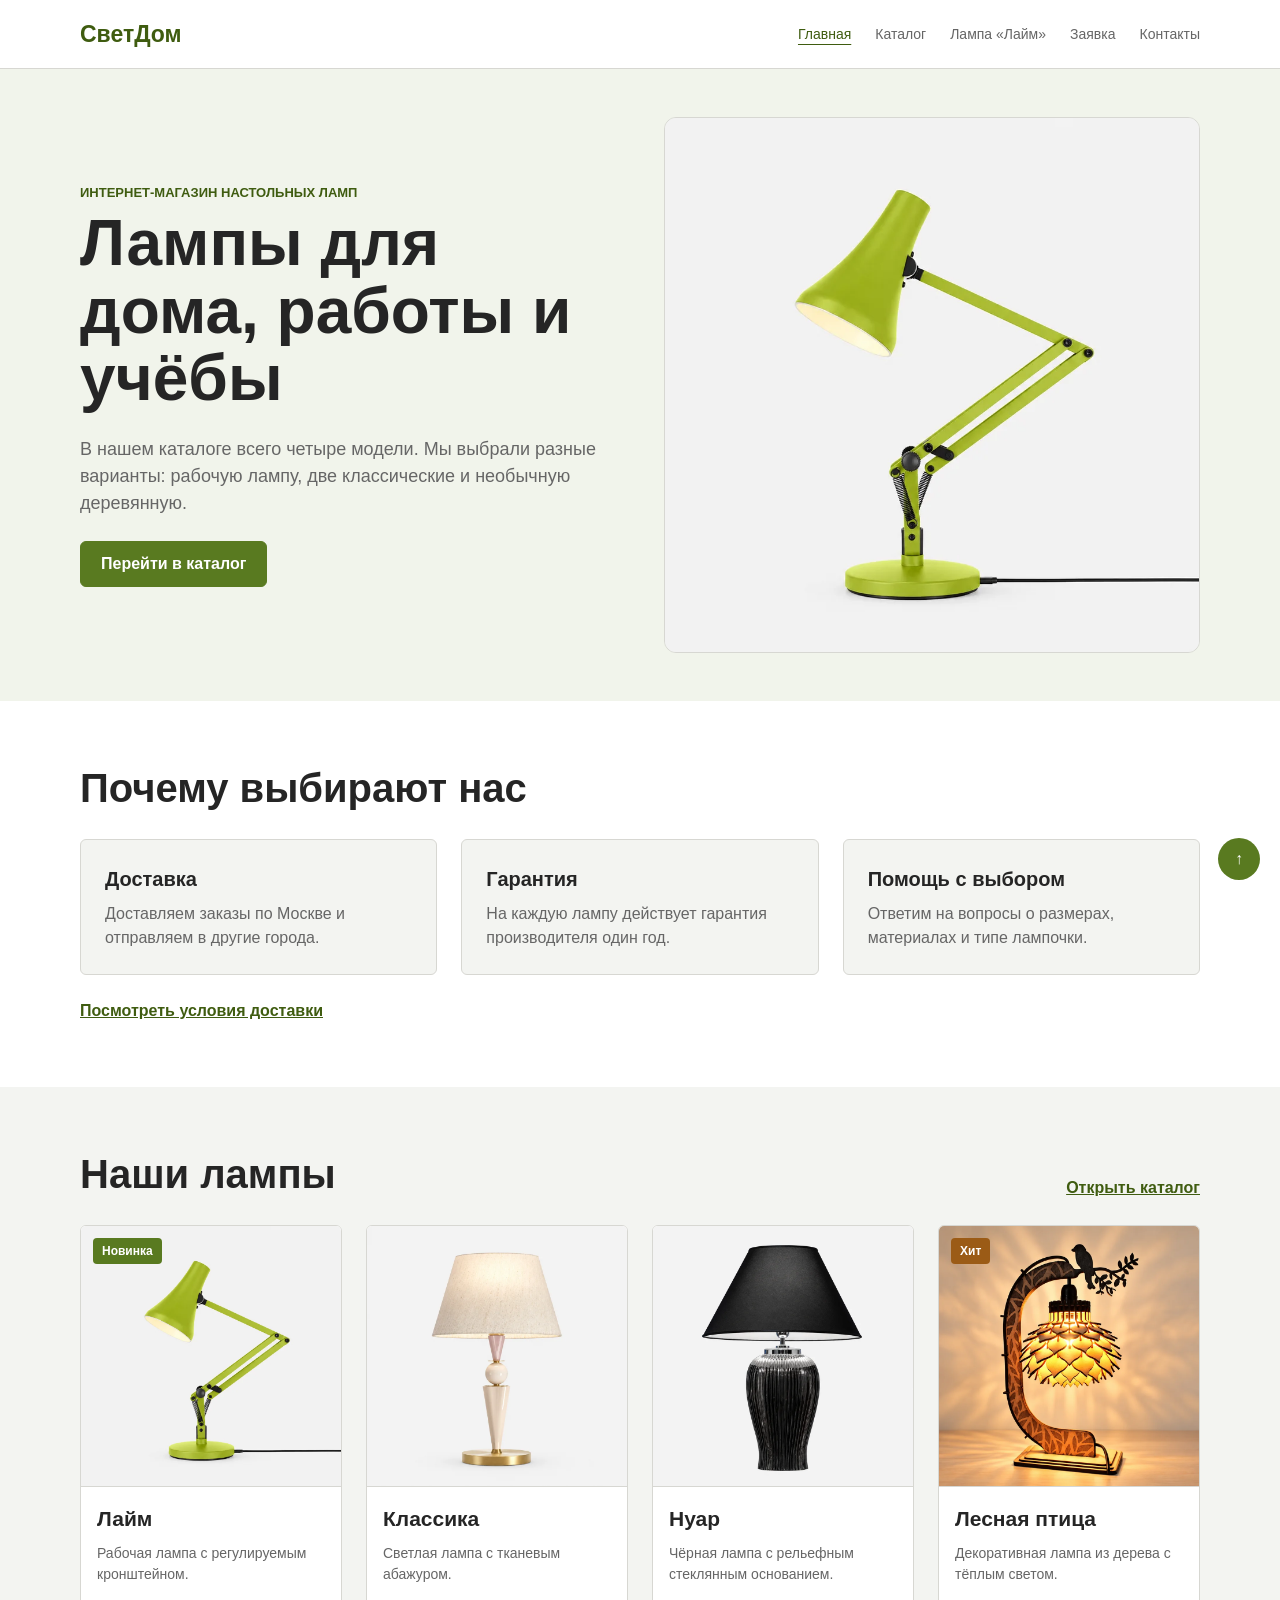
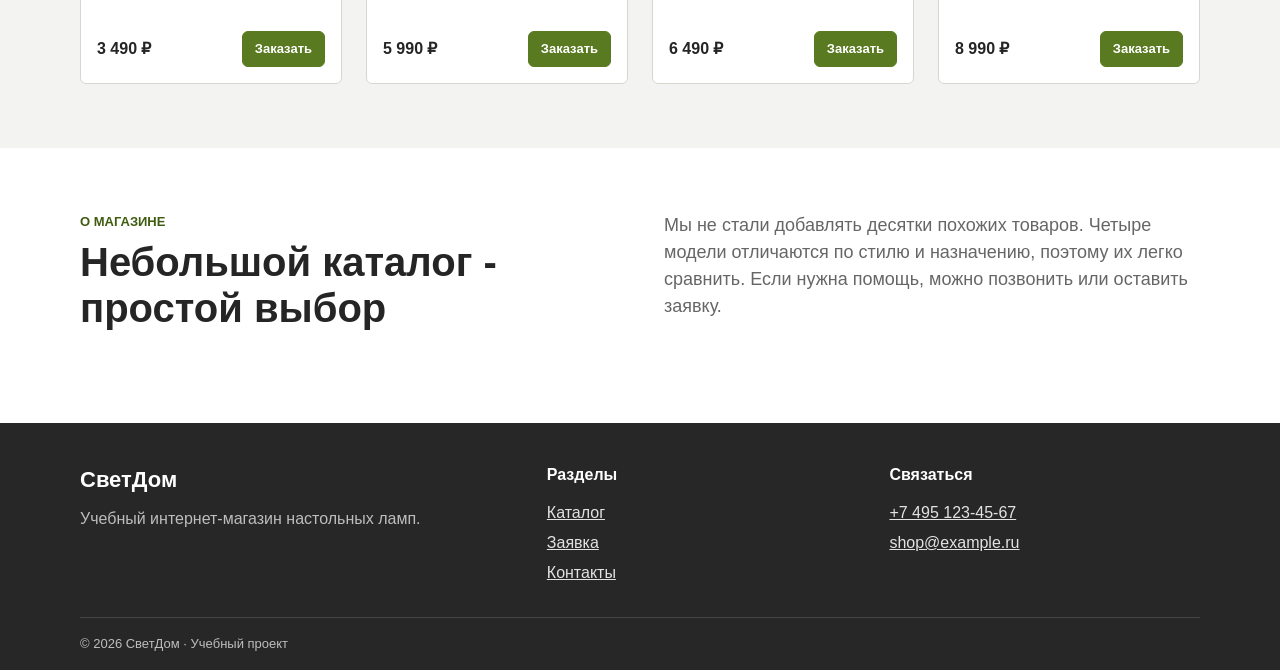
==== index.html @ de1390ab "Import the original SvetDom HTML/CSS project from KR1 (66d1419)" ====
<!doctype html>
<html lang="ru">
  <head>
    <meta charset="UTF-8" />
    <meta name="viewport" content="width=device-width, initial-scale=1.0" />
    <meta
      name="description"
      content="СветДом - интернет-магазин настольных ламп для дома, работы и учёбы."
    />
    <title>СветДом - настольные лампы</title>
    <link rel="stylesheet" href="css/style.css" />
  </head>
  <body>
    <a class="skip-link" href="#main-content">Перейти к содержимому</a>

    <header class="site-header">
      <div class="site-header__inner container">
        <a class="site-header__logo" href="index.html">СветДом</a>
        <nav class="site-nav" aria-label="Основная навигация">
          <ul class="site-nav__list">
            <li>
              <a
                class="site-nav__link site-nav__link--active"
                href="index.html"
                aria-current="page"
              >
                Главная
              </a>
            </li>
            <li><a class="site-nav__link" href="catalog.html">Каталог</a></li>
            <li>
              <a class="site-nav__link" href="product.html">Лампа «Лайм»</a>
            </li>
            <li><a class="site-nav__link" href="order.html">Заявка</a></li>
            <li><a class="site-nav__link" href="contacts.html">Контакты</a></li>
          </ul>
        </nav>
      </div>
    </header>

    <main id="main-content">
      <section class="hero">
        <div class="hero__inner container">
          <div class="hero__content">
            <p class="label">Интернет-магазин настольных ламп</p>
            <h1 class="hero__title">Лампы для дома, работы и учёбы</h1>
            <p class="hero__text">
              В нашем каталоге всего четыре модели. Мы выбрали разные варианты: рабочую лампу, две
              классические и необычную деревянную.
            </p>
            <a class="button" href="catalog.html">Перейти в каталог</a>
          </div>
          <img
            class="hero__image"
            src="images/lamp-green.webp"
            alt="Зелёная настольная лампа Лайм"
            width="900"
            height="900"
          />
        </div>
      </section>

      <section class="section" id="advantages">
        <div class="container">
          <h2 class="section__title">Почему выбирают нас</h2>
          <div class="advantages">
            <article class="advantage-card">
              <h3 class="advantage-card__title">Доставка</h3>
              <p class="advantage-card__text">
                Доставляем заказы по Москве и отправляем в другие города.
              </p>
            </article>
            <article class="advantage-card">
              <h3 class="advantage-card__title">Гарантия</h3>
              <p class="advantage-card__text">
                На каждую лампу действует гарантия производителя один год.
              </p>
            </article>
            <article class="advantage-card">
              <h3 class="advantage-card__title">Помощь с выбором</h3>
              <p class="advantage-card__text">
                Ответим на вопросы о размерах, материалах и типе лампочки.
              </p>
            </article>
          </div>
          <a class="simple-link" href="#delivery-modal">Посмотреть условия доставки</a>
        </div>
      </section>

      <section class="section section--gray" id="popular">
        <div class="container">
          <div class="section__header">
            <h2 class="section__title">Наши лампы</h2>
            <a class="simple-link" href="catalog.html">Открыть каталог</a>
          </div>
          <div class="product-grid">
            <article class="product-card product-card--new">
              <span class="product-card__badge">Новинка</span>
              <a href="product.html">
                <img
                  class="product-card__image"
                  src="images/lamp-green.webp"
                  alt="Зелёная рабочая лампа Лайм"
                  width="900"
                  height="900"
                />
              </a>
              <div class="product-card__content">
                <h3 class="product-card__title">
                  <a href="product.html">Лайм</a>
                </h3>
                <p class="product-card__text">Рабочая лампа с регулируемым кронштейном.</p>
                <div class="product-card__bottom">
                  <strong>3 490 ₽</strong>
                  <a class="button button--small" href="order.html#order-form">Заказать</a>
                </div>
              </div>
            </article>
            <article class="product-card">
              <a href="catalog.html">
                <img
                  class="product-card__image"
                  src="images/lamp-beige.webp"
                  alt="Бежевая лампа Классика"
                  width="900"
                  height="900"
                />
              </a>
              <div class="product-card__content">
                <h3 class="product-card__title">
                  <a href="catalog.html">Классика</a>
                </h3>
                <p class="product-card__text">Светлая лампа с тканевым абажуром.</p>
                <div class="product-card__bottom">
                  <strong>5 990 ₽</strong>
                  <a class="button button--small" href="order.html#order-form">Заказать</a>
                </div>
              </div>
            </article>
            <article class="product-card">
              <a href="catalog.html">
                <img
                  class="product-card__image"
                  src="images/lamp-black.webp"
                  alt="Чёрная лампа Нуар"
                  width="900"
                  height="900"
                />
              </a>
              <div class="product-card__content">
                <h3 class="product-card__title">
                  <a href="catalog.html">Нуар</a>
                </h3>
                <p class="product-card__text">Чёрная лампа с рельефным стеклянным основанием.</p>
                <div class="product-card__bottom">
                  <strong>6 490 ₽</strong>
                  <a class="button button--small" href="order.html#order-form">Заказать</a>
                </div>
              </div>
            </article>
            <article class="product-card product-card--hit">
              <span class="product-card__badge">Хит</span>
              <a href="catalog.html">
                <img
                  class="product-card__image"
                  src="images/lamp-bird.webp"
                  alt="Деревянная лампа Лесная птица"
                  width="900"
                  height="900"
                />
              </a>
              <div class="product-card__content">
                <h3 class="product-card__title">
                  <a href="catalog.html">Лесная птица</a>
                </h3>
                <p class="product-card__text">Декоративная лампа из дерева с тёплым светом.</p>
                <div class="product-card__bottom">
                  <strong>8 990 ₽</strong>
                  <a class="button button--small" href="order.html#order-form">Заказать</a>
                </div>
              </div>
            </article>
          </div>
        </div>
      </section>

      <section class="section">
        <div class="about container">
          <div>
            <p class="label">О магазине</p>
            <h2 class="section__title">Небольшой каталог - простой выбор</h2>
          </div>
          <p>
            Мы не стали добавлять десятки похожих товаров. Четыре модели отличаются по стилю и
            назначению, поэтому их легко сравнить. Если нужна помощь, можно позвонить или оставить
            заявку.
          </p>
        </div>
      </section>
    </main>

    <footer class="site-footer">
      <div class="site-footer__inner container">
        <div>
          <strong class="site-footer__logo">СветДом</strong>
          <p>Учебный интернет-магазин настольных ламп.</p>
        </div>
        <div>
          <h2 class="site-footer__title">Разделы</h2>
          <a href="catalog.html">Каталог</a>
          <a href="order.html">Заявка</a>
          <a href="contacts.html">Контакты</a>
        </div>
        <div>
          <h2 class="site-footer__title">Связаться</h2>
          <a href="tel:+74951234567">+7 495 123-45-67</a>
          <a href="mailto:shop@example.ru">shop@example.ru</a>
        </div>
      </div>
      <div class="site-footer__bottom container">© 2026 СветДом · Учебный проект</div>
    </footer>

    <a class="back-to-top" href="#main-content" aria-label="Наверх">↑</a>

    <section class="modal" id="delivery-modal" aria-labelledby="delivery-title">
      <a class="modal__background" href="#advantages" aria-label="Закрыть окно"></a>
      <div class="modal__content">
        <a class="modal__close" href="#advantages" aria-label="Закрыть окно">×</a>
        <h2 id="delivery-title">Условия доставки</h2>
        <p>
          По Москве заказ доставляется за 1-2 дня. В другие города отправляем транспортной
          компанией. Стоимость рассчитывается отдельно.
        </p>
        <a class="button" href="order.html#order-form">Перейти к заявке</a>
      </div>
    </section>
  </body>
</html>
---- css/style.css ----
:root {
  --color-bg: #ffffff;
  --color-light: #f3f4f1;
  --color-text: #252525;
  --color-muted: #666666;
  --color-primary: #597a20;
  --color-primary-dark: #3f5c10;
  --color-border: #d7d7d2;
  --color-white: #ffffff;
  --color-danger: #a52a2a;
  --space-sm: 8px;
  --space-md: 16px;
  --space-lg: 24px;
  --space-xl: 40px;
  --radius-sm: 6px;
  --radius-md: 12px;
  --container: 1120px;
}

*,
*::before,
*::after {
  box-sizing: border-box;
}

html {
  scroll-behavior: smooth;
}

body {
  margin: 0;
  color: var(--color-text);
  background: var(--color-bg);
  font-family: Arial, Helvetica, sans-serif;
  line-height: 1.5;
}

main {
  min-height: calc(100vh - 309px);
}

img {
  display: block;
  max-width: 100%;
  height: auto;
}

a {
  color: inherit;
}

button,
input,
select,
textarea {
  font: inherit;
}

h1,
h2,
h3,
p {
  margin-top: 0;
}

:focus-visible {
  outline: 3px solid #246ac2;
  outline-offset: 3px;
}

.container {
  width: min(calc(100% - 32px), var(--container));
  margin: 0 auto;
}

.skip-link {
  position: fixed;
  top: 10px;
  left: 10px;
  z-index: 200;
  padding: 10px 14px;
  color: var(--color-white);
  background: var(--color-text);
  transform: translateY(-150%);
}

.skip-link:focus {
  transform: translateY(0);
}

.label {
  margin-bottom: var(--space-sm);
  color: var(--color-primary-dark);
  font-size: 13px;
  font-weight: 700;
  text-transform: uppercase;
}

.section {
  padding: 64px 0;
}

.section--gray {
  background: var(--color-light);
}

.section__title {
  margin-bottom: 28px;
  font-size: clamp(28px, 4vw, 40px);
  line-height: 1.15;
}

.section__header {
  display: flex;
  align-items: center;
  justify-content: space-between;
  gap: var(--space-md);
}

.simple-link {
  color: var(--color-primary-dark);
  font-weight: 700;
}

/* Шапка и навигация */
.site-header {
  position: sticky;
  top: 0;
  z-index: 50;
  background: var(--color-white);
  border-bottom: 1px solid var(--color-border);
}

.site-header__inner {
  display: flex;
  min-height: 68px;
  align-items: center;
  justify-content: space-between;
  gap: var(--space-lg);
}

.site-header__logo {
  color: var(--color-primary-dark);
  font-size: 23px;
  font-weight: 800;
  text-decoration: none;
}

.site-nav__list {
  display: flex;
  align-items: center;
  gap: var(--space-lg);
  padding: 0;
  margin: 0;
  list-style: none;
}

.site-nav__link {
  display: block;
  padding: 22px 0;
  color: var(--color-muted);
  font-size: 14px;
  text-decoration: none;
}

.site-nav__link:hover,
.site-nav__link--active {
  color: var(--color-primary-dark);
  text-decoration: underline;
  text-underline-offset: 5px;
}

/* Кнопки */
.button {
  display: inline-flex;
  min-height: 44px;
  align-items: center;
  justify-content: center;
  padding: 10px 20px;
  color: var(--color-white);
  background: var(--color-primary);
  border: 1px solid var(--color-primary);
  border-radius: var(--radius-sm);
  font-weight: 700;
  text-decoration: none;
  cursor: pointer;
}

.button:hover {
  background: var(--color-primary-dark);
  border-color: var(--color-primary-dark);
}

.button:disabled,
.button--disabled {
  cursor: not-allowed;
  opacity: 0.5;
}

.button--small {
  min-height: 36px;
  padding: 7px 12px;
  font-size: 13px;
}

.button--outline {
  color: var(--color-primary-dark);
  background: transparent;
}

.button--outline:hover {
  color: var(--color-white);
}

/* Главная страница */
.hero {
  padding: 48px 0;
  background: #f1f4eb;
}

.hero__inner {
  display: grid;
  align-items: center;
  grid-template-columns: 1fr 1fr;
  gap: 48px;
}

.hero__title {
  margin-bottom: var(--space-lg);
  font-size: clamp(38px, 6vw, 64px);
  line-height: 1.05;
}

.hero__text {
  max-width: 560px;
  margin-bottom: var(--space-lg);
  color: var(--color-muted);
  font-size: 18px;
}

.hero__image {
  width: 100%;
  height: auto;
  object-fit: contain;
  border: 1px solid var(--color-border);
  border-radius: var(--radius-md);
}

.advantages {
  display: grid;
  margin-bottom: var(--space-lg);
  grid-template-columns: repeat(3, 1fr);
  gap: var(--space-lg);
}

.advantage-card {
  padding: var(--space-lg);
  background: var(--color-light);
  border: 1px solid var(--color-border);
  border-radius: var(--radius-sm);
}

.advantage-card__title {
  margin-bottom: var(--space-sm);
  font-size: 20px;
}

.advantage-card__text {
  margin-bottom: 0;
  color: var(--color-muted);
}

.about {
  display: grid;
  align-items: start;
  grid-template-columns: 1fr 1fr;
  gap: 48px;
}

.about p:last-child {
  color: var(--color-muted);
  font-size: 18px;
}

/* Карточки товаров */
.product-grid {
  display: grid;
  grid-template-columns: repeat(4, 1fr);
  gap: var(--space-lg);
}

.product-grid--catalog {
  grid-template-columns: repeat(2, 1fr);
}

.product-card {
  position: relative;
  overflow: hidden;
  background: var(--color-white);
  border: 1px solid var(--color-border);
  border-radius: var(--radius-sm);
}

.product-card:hover {
  border-color: var(--color-primary);
}

.product-card__badge {
  position: absolute;
  top: 12px;
  left: 12px;
  z-index: 2;
  padding: 4px 9px;
  color: var(--color-white);
  background: var(--color-primary);
  border-radius: 4px;
  font-size: 12px;
  font-weight: 700;
}

.product-card--hit .product-card__badge {
  background: #9b5b16;
}

.product-card__image {
  width: 100%;
  height: auto;
  object-fit: contain;
  background: var(--color-white);
  border-bottom: 1px solid var(--color-border);
}

.product-card__content {
  padding: var(--space-md);
}

.product-card__category {
  margin-bottom: 4px;
  color: var(--color-muted);
  font-size: 12px;
  text-transform: uppercase;
}

.product-card__title {
  margin-bottom: var(--space-sm);
  font-size: 21px;
}

.product-card__title a {
  text-decoration: none;
}

.product-card__title a:hover {
  color: var(--color-primary-dark);
  text-decoration: underline;
}

.product-card__text {
  min-height: 72px;
  margin-bottom: var(--space-md);
  color: var(--color-muted);
  font-size: 14px;
}

.product-card__bottom {
  display: flex;
  align-items: center;
  justify-content: space-between;
  gap: var(--space-sm);
}

/* Внутренние страницы */
.page-title {
  padding: 40px 0;
}

.page-title h1 {
  margin-bottom: var(--space-sm);
  font-size: clamp(34px, 5vw, 52px);
}

.page-title > p {
  margin-bottom: 0;
  color: var(--color-muted);
}

.breadcrumbs {
  display: flex;
  gap: var(--space-sm);
  margin-bottom: var(--space-md);
  color: var(--color-muted);
  font-size: 13px;
}

.breadcrumbs--page {
  padding-top: 32px;
}

.breadcrumbs a:hover {
  color: var(--color-primary-dark);
}

/* Каталог */
.catalog {
  display: grid;
  align-items: start;
  padding-bottom: 64px;
  grid-template-columns: 220px 1fr;
  gap: 32px;
}

.filter {
  position: sticky;
  top: 92px;
  padding: var(--space-lg);
  background: var(--color-light);
  border: 1px solid var(--color-border);
  border-radius: var(--radius-sm);
}

.filter__title {
  font-size: 22px;
}

.filter__form {
  display: grid;
  gap: var(--space-md);
}

.filter__group {
  display: grid;
  padding: 0 0 var(--space-md);
  margin: 0;
  border: 0;
  border-bottom: 1px solid var(--color-border);
  gap: var(--space-sm);
}

.filter__group legend {
  margin-bottom: var(--space-sm);
  font-weight: 700;
}

.filter__group label {
  cursor: pointer;
  font-size: 14px;
}

.filter__group input {
  accent-color: var(--color-primary);
}

.catalog__heading {
  margin-bottom: var(--space-lg);
  font-size: 26px;
}

.catalog__heading span {
  color: var(--color-muted);
  font-weight: 400;
}

/* Страница товара */
.product-detail {
  display: grid;
  align-items: center;
  padding: 20px 0 64px;
  grid-template-columns: 1fr 1fr;
  gap: 48px;
}

.product-detail__photo {
  position: relative;
}

.product-detail__photo img {
  width: 100%;
  height: auto;
  object-fit: contain;
  border: 1px solid var(--color-border);
  border-radius: var(--radius-md);
}

.product-detail__badge {
  position: absolute;
  top: 16px;
  left: 16px;
  z-index: 2;
  padding: 5px 10px;
  color: var(--color-white);
  background: var(--color-primary);
  border-radius: 4px;
  font-size: 13px;
}

.product-detail__title {
  margin-bottom: var(--space-md);
  font-size: clamp(40px, 6vw, 64px);
}

.product-detail__description {
  color: var(--color-muted);
  font-size: 17px;
}

.product-detail__price {
  margin-bottom: 4px;
  font-size: 28px;
  font-weight: 700;
}

.product-detail__stock {
  color: var(--color-primary-dark);
  font-weight: 700;
}

.product-detail__list {
  padding-left: 20px;
  margin-top: var(--space-lg);
  color: var(--color-muted);
}

.specs {
  display: grid;
  align-items: start;
  grid-template-columns: 1fr 1.4fr;
  gap: 48px;
}

.table-wrapper {
  overflow-x: auto;
}

.specs-table {
  width: 100%;
  border-collapse: collapse;
  background: var(--color-white);
}

.specs-table caption {
  padding-bottom: var(--space-sm);
  font-weight: 700;
  text-align: left;
}

.specs-table th,
.specs-table td {
  padding: 12px;
  border: 1px solid var(--color-border);
  text-align: left;
}

.specs-table thead {
  background: #e5e8e0;
}

.small-products {
  display: grid;
  grid-template-columns: repeat(3, 1fr);
  gap: var(--space-lg);
}

.small-product {
  display: flex;
  align-items: center;
  gap: var(--space-md);
  padding: var(--space-md);
  border: 1px solid var(--color-border);
  border-radius: var(--radius-sm);
}

.small-product img {
  width: 110px;
  height: 110px;
  object-fit: contain;
}

.small-product h3,
.small-product p {
  margin-bottom: 4px;
}

/* Форма */
.order-layout {
  display: grid;
  align-items: start;
  grid-template-columns: 1fr 320px;
  gap: 32px;
}

.order-form {
  display: grid;
  padding: 32px;
  background: var(--color-white);
  border: 1px solid var(--color-border);
  border-radius: var(--radius-sm);
  gap: var(--space-md);
}

.order-form__title {
  margin-bottom: var(--space-sm);
}

.order-form__row {
  display: grid;
  grid-template-columns: 1fr 1fr;
  gap: var(--space-md);
}

.order-form__field {
  display: grid;
  gap: 5px;
}

.order-form__field label {
  font-weight: 700;
}

.order-form__field input,
.order-form__field select,
.order-form__field textarea {
  width: 100%;
  padding: 11px 12px;
  background: var(--color-white);
  border: 1px solid var(--color-border);
  border-radius: var(--radius-sm);
}

.order-form__field input:hover,
.order-form__field select:hover,
.order-form__field textarea:hover {
  border-color: var(--color-primary);
}

.order-form__field input:user-invalid,
.order-form__field select:user-invalid,
.order-form__field textarea:user-invalid {
  border-color: var(--color-danger);
}

.order-form__field textarea {
  resize: vertical;
}

.order-form__checkbox {
  cursor: pointer;
  font-size: 14px;
}

.order-form__checkbox input {
  accent-color: var(--color-primary);
}

.order-form__actions {
  display: flex;
  gap: var(--space-sm);
}

.order-form__note {
  margin-bottom: 0;
  color: var(--color-muted);
  font-size: 13px;
}

.order-info {
  padding: var(--space-lg);
  background: #e5ebda;
  border: 1px solid #c4d0b0;
  border-radius: var(--radius-sm);
}

.order-info h2 {
  font-size: 22px;
}

.order-info ol {
  padding-left: 20px;
}

/* Контакты */
.contacts {
  display: grid;
  grid-template-columns: repeat(3, 1fr);
  gap: var(--space-lg);
}

.contact-card {
  padding: var(--space-lg);
  background: var(--color-white);
  border: 1px solid var(--color-border);
  border-radius: var(--radius-sm);
}

.contact-card h2 {
  font-size: 22px;
}

.contact-card p:last-child {
  margin-bottom: 0;
}

.contact-action {
  display: flex;
  align-items: center;
  justify-content: space-between;
  gap: var(--space-lg);
}

.contact-action .section__title {
  margin-bottom: var(--space-sm);
}

.reviews {
  display: grid;
  grid-template-columns: repeat(2, 1fr);
  gap: var(--space-lg);
}

.review-card {
  padding: var(--space-lg);
  background: var(--color-white);
  border: 1px solid var(--color-border);
  border-radius: var(--radius-sm);
}

.review-card__stars {
  margin-bottom: var(--space-sm);
  color: #b66a12;
  font-size: 24px;
  letter-spacing: 3px;
}

.review-card__author {
  margin-bottom: var(--space-sm);
  font-size: 20px;
}

.review-card__text {
  margin-bottom: 0;
  color: var(--color-muted);
}

/* Модальное окно на CSS */
.modal {
  position: fixed;
  inset: 0;
  z-index: 100;
  display: none;
  place-items: center;
}

.modal:target {
  display: grid;
}

.modal__background {
  position: absolute;
  inset: 0;
  background: rgba(0, 0, 0, 0.6);
}

.modal__content {
  position: relative;
  z-index: 2;
  width: min(520px, calc(100% - 32px));
  padding: 32px;
  background: var(--color-white);
  border-radius: var(--radius-md);
}

.modal__close {
  position: absolute;
  top: 10px;
  right: 14px;
  font-size: 28px;
  text-decoration: none;
}

/* Подвал */
.site-footer {
  padding-top: 40px;
  color: #e3e3e3;
  background: #272727;
}

.site-footer__inner {
  display: grid;
  padding-bottom: 32px;
  grid-template-columns: 1.4fr 1fr 1fr;
  gap: 32px;
}

.site-footer__logo {
  color: var(--color-white);
  font-size: 22px;
}

.site-footer__inner > div {
  display: flex;
  flex-direction: column;
  align-items: flex-start;
  gap: 6px;
}

.site-footer__inner p {
  margin: 5px 0 0;
  color: #bdbdbd;
}

.site-footer__title {
  margin-bottom: var(--space-sm);
  color: var(--color-white);
  font-size: 16px;
}

.site-footer__inner a:hover {
  color: var(--color-white);
}

.site-footer__bottom {
  padding: var(--space-md) 0;
  color: #bdbdbd;
  border-top: 1px solid #444444;
  font-size: 13px;
}

.back-to-top {
  position: fixed;
  right: 20px;
  bottom: 20px;
  z-index: 30;
  display: grid;
  width: 42px;
  height: 42px;
  color: var(--color-white);
  background: var(--color-primary);
  border-radius: 50%;
  text-decoration: none;
  place-items: center;
}

.back-to-top:hover {
  background: var(--color-primary-dark);
}

@media (max-width: 900px) {
  .site-header__inner {
    flex-direction: column;
    align-items: flex-start;
    padding: 12px 0;
  }

  .site-nav {
    width: 100%;
    overflow-x: auto;
  }

  .site-nav__list {
    gap: var(--space-md);
  }

  .site-nav__link {
    padding: 8px 0;
    white-space: nowrap;
  }

  .product-grid {
    grid-template-columns: repeat(2, 1fr);
  }

  .order-layout,
  .specs {
    grid-template-columns: 1fr;
  }

  .filter {
    top: 130px;
  }
}

@media (max-width: 650px) {
  .section {
    padding: 44px 0;
  }

  .hero__inner,
  .about,
  .product-detail,
  .catalog {
    grid-template-columns: 1fr;
  }

  .advantages,
  .contacts,
  .reviews,
  .small-products,
  .order-form__row {
    grid-template-columns: 1fr;
  }

  .filter {
    position: static;
  }

  .product-grid,
  .product-grid--catalog {
    grid-template-columns: 1fr;
  }

  .section__header,
  .contact-action {
    align-items: flex-start;
    flex-direction: column;
  }

  .site-footer__inner {
    grid-template-columns: 1fr;
  }
}
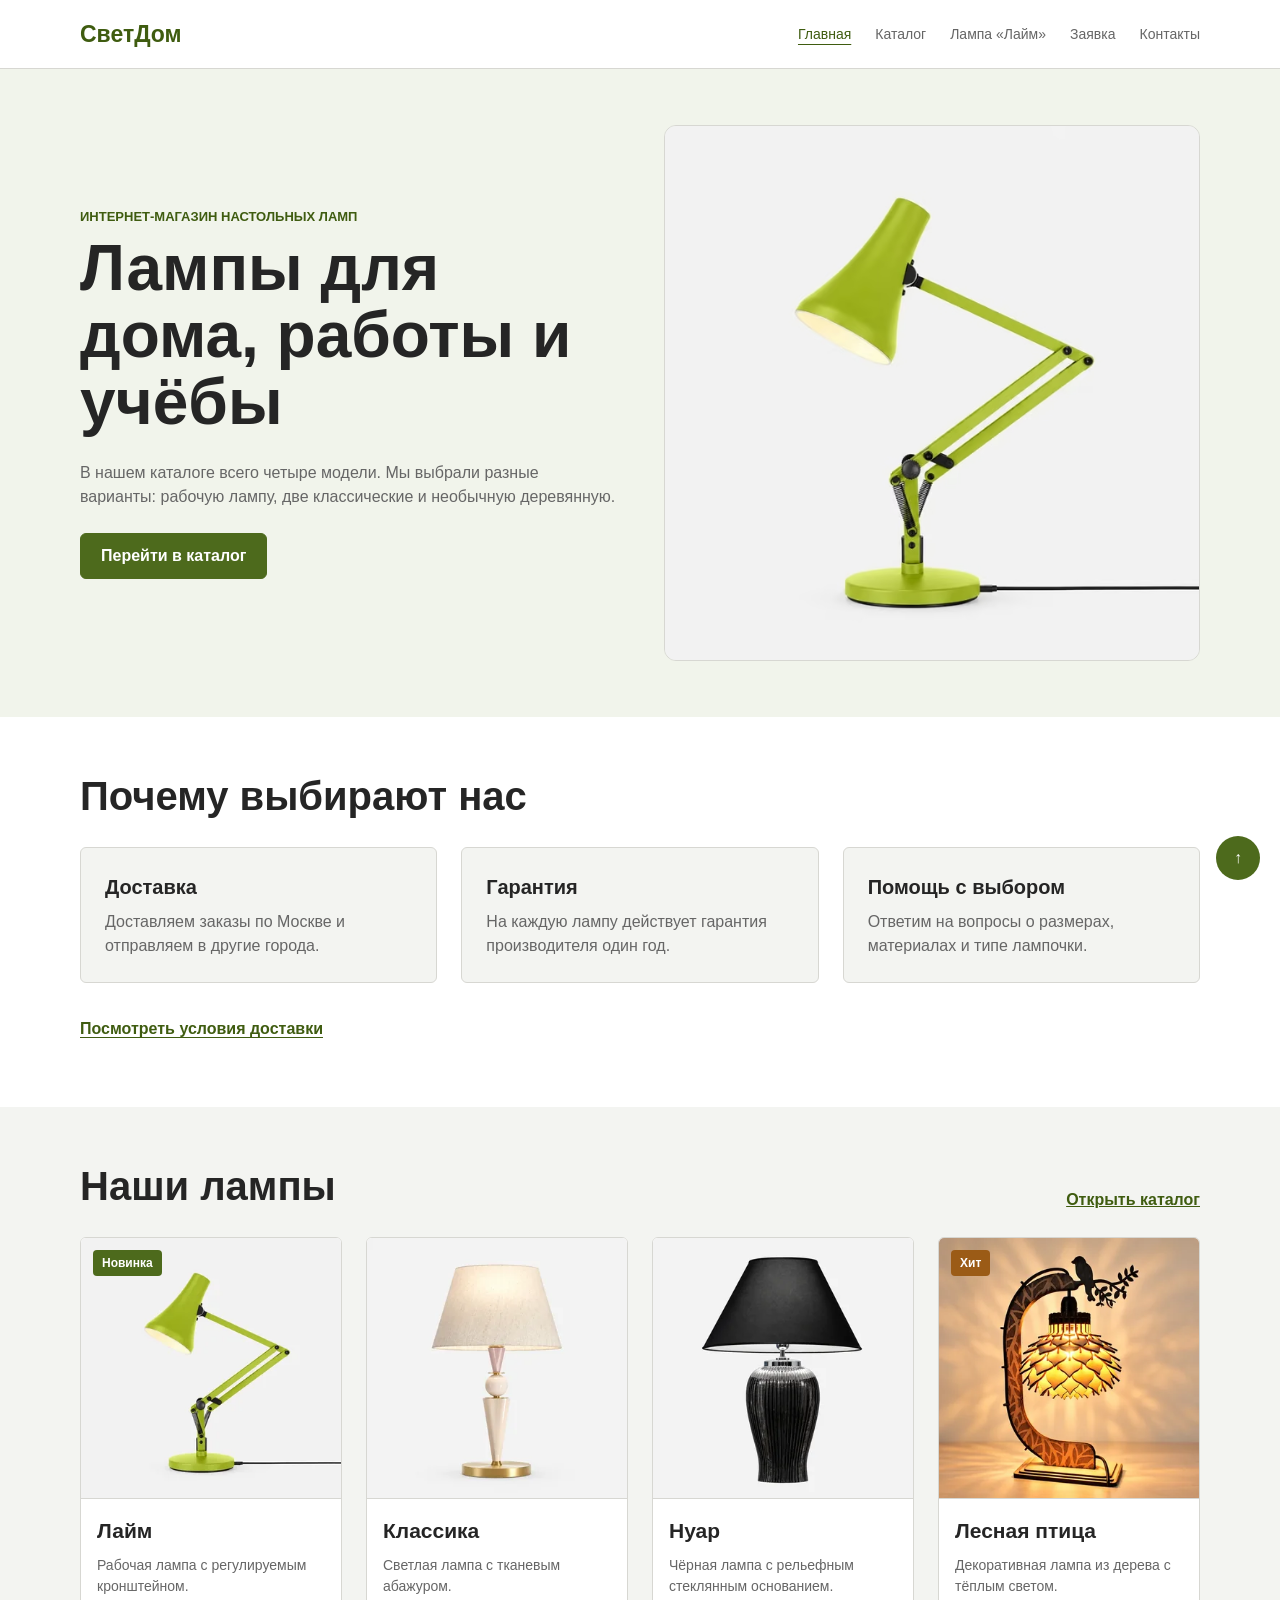
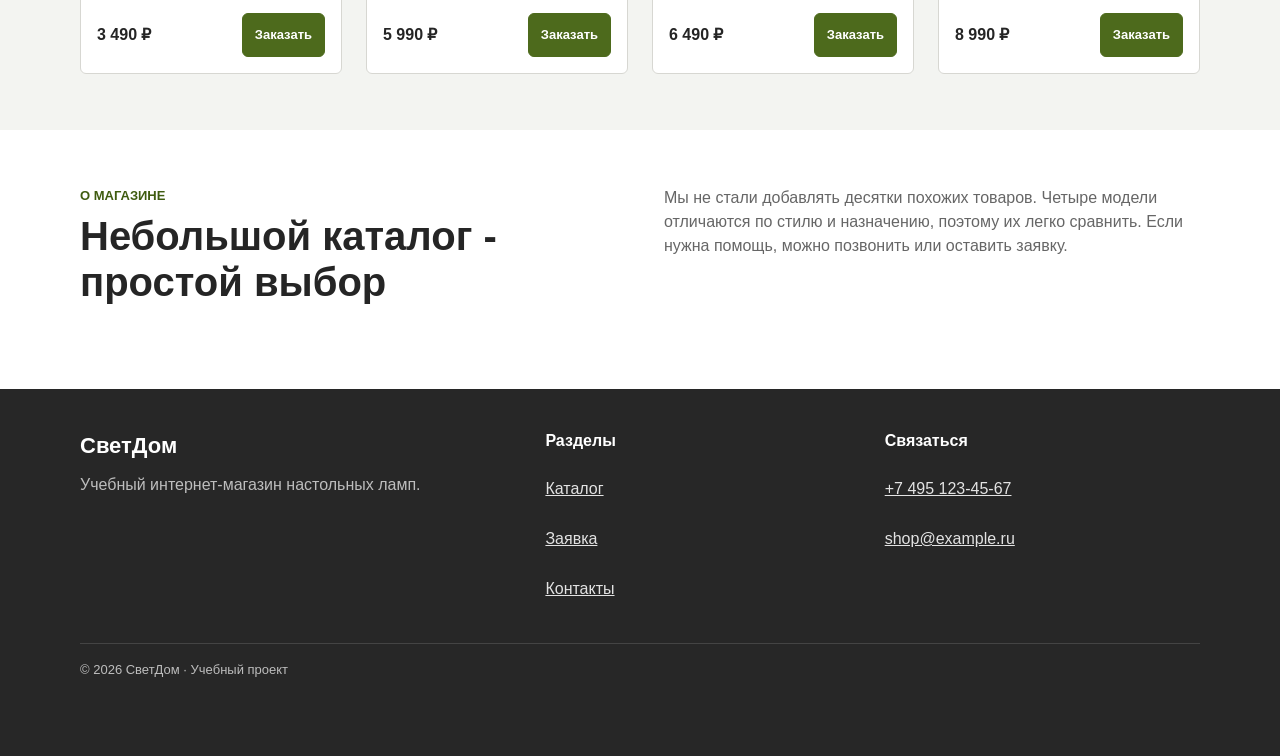
==== commit e4cae751: "Implement mobile-first responsiveness and accessibility; add Lighthouse reports" ====
--- a/index.html
+++ b/index.html
@@ -9,6 +9,7 @@
     />
     <title>СветДом - настольные лампы</title>
     <link rel="stylesheet" href="css/style.css" />
+    <link rel="stylesheet" href="css/responsive.css" />
   </head>
   <body>
     <a class="skip-link" href="#main-content">Перейти к содержимому</a>
@@ -16,7 +17,11 @@
     <header class="site-header">
       <div class="site-header__inner container">
         <a class="site-header__logo" href="index.html">СветДом</a>
-        <nav class="site-nav" aria-label="Основная навигация">
+        <button class="menu-toggle" type="button" popovertarget="mobile-menu">
+          <span aria-hidden="true">☰</span>
+          Меню
+        </button>
+        <nav class="site-nav site-nav--desktop" aria-label="Основная навигация">
           <ul class="site-nav__list">
             <li>
               <a
@@ -38,7 +43,7 @@
       </div>
     </header>
 
-    <main id="main-content">
+    <main id="main-content" tabindex="-1">
       <section class="hero">
         <div class="hero__inner container">
           <div class="hero__content">
@@ -50,13 +55,31 @@
             </p>
             <a class="button" href="catalog.html">Перейти в каталог</a>
           </div>
-          <img
-            class="hero__image"
-            src="images/lamp-green.webp"
-            alt="Зелёная настольная лампа Лайм"
-            width="900"
-            height="900"
-          />
+          <picture class="hero__picture">
+            <source
+              type="image/avif"
+              srcset="
+                images/lamp-green-360.avif 360w,
+                images/lamp-green-640.avif 640w,
+                images/lamp-green-900.avif 900w
+              "
+              sizes="(min-width: 1200px) 536px, (min-width: 768px) calc(50vw - 40px), calc(100vw - 32px)"
+            />
+            <img
+              class="hero__image"
+              src="images/lamp-green.webp"
+              alt="Зелёная настольная лампа Лайм"
+              width="900"
+              height="900"
+              srcset="
+                images/lamp-green-360.webp 360w,
+                images/lamp-green-640.webp 640w,
+                images/lamp-green.webp     900w
+              "
+              sizes="(min-width: 1200px) 536px, (min-width: 768px) calc(50vw - 40px), calc(100vw - 32px)"
+              fetchpriority="high"
+            />
+          </picture>
         </div>
       </section>
 
@@ -83,7 +106,14 @@
               </p>
             </article>
           </div>
-          <a class="simple-link" href="#delivery-modal">Посмотреть условия доставки</a>
+          <button
+            class="simple-link text-button"
+            type="button"
+            commandfor="delivery-modal"
+            command="show-modal"
+          >
+            Посмотреть условия доставки
+          </button>
         </div>
       </section>
 
@@ -99,10 +129,17 @@
               <a href="product.html">
                 <img
                   class="product-card__image"
+                  loading="lazy"
                   src="images/lamp-green.webp"
                   alt="Зелёная рабочая лампа Лайм"
                   width="900"
                   height="900"
+                  srcset="
+                    images/lamp-green-360.webp 360w,
+                    images/lamp-green-640.webp 640w,
+                    images/lamp-green.webp     900w
+                  "
+                  sizes="(min-width: 1200px) 262px, (min-width: 1024px) calc(25vw - 26px), (min-width: 640px) calc(50vw - 28px), calc(100vw - 32px)"
                 />
               </a>
               <div class="product-card__content">
@@ -112,7 +149,13 @@
                 <p class="product-card__text">Рабочая лампа с регулируемым кронштейном.</p>
                 <div class="product-card__bottom">
                   <strong>3 490 ₽</strong>
-                  <a class="button button--small" href="order.html#order-form">Заказать</a>
+                  <a
+                    class="button button--small"
+                    href="order.html#order-form"
+                    aria-label="Заказать лампу «Лайм»"
+                  >
+                    Заказать
+                  </a>
                 </div>
               </div>
             </article>
@@ -120,10 +163,17 @@
               <a href="catalog.html">
                 <img
                   class="product-card__image"
+                  loading="lazy"
                   src="images/lamp-beige.webp"
                   alt="Бежевая лампа Классика"
                   width="900"
                   height="900"
+                  srcset="
+                    images/lamp-beige-360.webp 360w,
+                    images/lamp-beige-640.webp 640w,
+                    images/lamp-beige.webp     900w
+                  "
+                  sizes="(min-width: 1200px) 262px, (min-width: 1024px) calc(25vw - 26px), (min-width: 640px) calc(50vw - 28px), calc(100vw - 32px)"
                 />
               </a>
               <div class="product-card__content">
@@ -133,7 +183,13 @@
                 <p class="product-card__text">Светлая лампа с тканевым абажуром.</p>
                 <div class="product-card__bottom">
                   <strong>5 990 ₽</strong>
-                  <a class="button button--small" href="order.html#order-form">Заказать</a>
+                  <a
+                    class="button button--small"
+                    href="order.html#order-form"
+                    aria-label="Заказать лампу «Классика»"
+                  >
+                    Заказать
+                  </a>
                 </div>
               </div>
             </article>
@@ -141,10 +197,17 @@
               <a href="catalog.html">
                 <img
                   class="product-card__image"
+                  loading="lazy"
                   src="images/lamp-black.webp"
                   alt="Чёрная лампа Нуар"
                   width="900"
                   height="900"
+                  srcset="
+                    images/lamp-black-360.webp 360w,
+                    images/lamp-black-640.webp 640w,
+                    images/lamp-black.webp     900w
+                  "
+                  sizes="(min-width: 1200px) 262px, (min-width: 1024px) calc(25vw - 26px), (min-width: 640px) calc(50vw - 28px), calc(100vw - 32px)"
                 />
               </a>
               <div class="product-card__content">
@@ -154,7 +217,13 @@
                 <p class="product-card__text">Чёрная лампа с рельефным стеклянным основанием.</p>
                 <div class="product-card__bottom">
                   <strong>6 490 ₽</strong>
-                  <a class="button button--small" href="order.html#order-form">Заказать</a>
+                  <a
+                    class="button button--small"
+                    href="order.html#order-form"
+                    aria-label="Заказать лампу «Нуар»"
+                  >
+                    Заказать
+                  </a>
                 </div>
               </div>
             </article>
@@ -163,10 +232,17 @@
               <a href="catalog.html">
                 <img
                   class="product-card__image"
+                  loading="lazy"
                   src="images/lamp-bird.webp"
                   alt="Деревянная лампа Лесная птица"
                   width="900"
                   height="900"
+                  srcset="
+                    images/lamp-bird-360.webp 360w,
+                    images/lamp-bird-640.webp 640w,
+                    images/lamp-bird.webp     900w
+                  "
+                  sizes="(min-width: 1200px) 262px, (min-width: 1024px) calc(25vw - 26px), (min-width: 640px) calc(50vw - 28px), calc(100vw - 32px)"
                 />
               </a>
               <div class="product-card__content">
@@ -176,7 +252,13 @@
                 <p class="product-card__text">Декоративная лампа из дерева с тёплым светом.</p>
                 <div class="product-card__bottom">
                   <strong>8 990 ₽</strong>
-                  <a class="button button--small" href="order.html#order-form">Заказать</a>
+                  <a
+                    class="button button--small"
+                    href="order.html#order-form"
+                    aria-label="Заказать лампу «Лесная птица»"
+                  >
+                    Заказать
+                  </a>
                 </div>
               </div>
             </article>
@@ -222,17 +304,58 @@
 
     <a class="back-to-top" href="#main-content" aria-label="Наверх">↑</a>
 
-    <section class="modal" id="delivery-modal" aria-labelledby="delivery-title">
-      <a class="modal__background" href="#advantages" aria-label="Закрыть окно"></a>
+    <dialog class="modal" id="delivery-modal" aria-labelledby="delivery-title">
       <div class="modal__content">
-        <a class="modal__close" href="#advantages" aria-label="Закрыть окно">×</a>
+        <button
+          class="modal__close"
+          type="button"
+          commandfor="delivery-modal"
+          command="close"
+          aria-label="Закрыть условия доставки"
+        >
+          <span aria-hidden="true">×</span>
+        </button>
         <h2 id="delivery-title">Условия доставки</h2>
         <p>
-          По Москве заказ доставляется за 1-2 дня. В другие города отправляем транспортной
+          По Москве заказ доставляется за 1–2 дня. В другие города отправляем транспортной
           компанией. Стоимость рассчитывается отдельно.
         </p>
+        <p>Это учебный магазин: реальные заказы не принимаются.</p>
         <a class="button" href="order.html#order-form">Перейти к заявке</a>
       </div>
-    </section>
+    </dialog>
+
+    <nav
+      class="site-nav site-nav--mobile"
+      aria-label="Мобильная навигация"
+      id="mobile-menu"
+      popover="auto"
+    >
+      <div class="site-nav__heading">
+        <strong>Разделы сайта</strong>
+        <button
+          class="menu-close"
+          type="button"
+          popovertarget="mobile-menu"
+          popovertargetaction="hide"
+        >
+          Закрыть меню
+          <span aria-hidden="true">×</span>
+        </button>
+      </div>
+      <ul class="site-nav__list">
+        <li>
+          <a class="site-nav__link site-nav__link--active" href="index.html" aria-current="page">
+            Главная
+          </a>
+        </li>
+        <li><a class="site-nav__link" href="catalog.html">Каталог</a></li>
+        <li>
+          <a class="site-nav__link" href="product.html">Лампа «Лайм»</a>
+        </li>
+        <li><a class="site-nav__link" href="order.html">Заявка</a></li>
+        <li><a class="site-nav__link" href="contacts.html">Контакты</a></li>
+      </ul>
+    </nav>
   </body>
 </html>
--- a/css/style.css
+++ b/css/style.css
@@ -3,7 +3,7 @@
   --color-light: #f3f4f1;
   --color-text: #252525;
   --color-muted: #666666;
-  --color-primary: #597a20;
+  --color-primary: #4d6a1c;
   --color-primary-dark: #3f5c10;
   --color-border: #d7d7d2;
   --color-white: #ffffff;
@@ -35,10 +35,6 @@
   line-height: 1.5;
 }
 
-main {
-  min-height: calc(100vh - 309px);
-}
-
 img {
   display: block;
   max-width: 100%;
@@ -221,7 +217,6 @@
 .hero__inner {
   display: grid;
   align-items: center;
-  grid-template-columns: 1fr 1fr;
   gap: 48px;
 }
 
@@ -249,7 +244,6 @@
 .advantages {
   display: grid;
   margin-bottom: var(--space-lg);
-  grid-template-columns: repeat(3, 1fr);
   gap: var(--space-lg);
 }
 
@@ -273,7 +267,6 @@
 .about {
   display: grid;
   align-items: start;
-  grid-template-columns: 1fr 1fr;
   gap: 48px;
 }
 
@@ -285,12 +278,10 @@
 /* Карточки товаров */
 .product-grid {
   display: grid;
-  grid-template-columns: repeat(4, 1fr);
   gap: var(--space-lg);
 }
 
 .product-grid--catalog {
-  grid-template-columns: repeat(2, 1fr);
 }
 
 .product-card {
@@ -405,7 +396,6 @@
   display: grid;
   align-items: start;
   padding-bottom: 64px;
-  grid-template-columns: 220px 1fr;
   gap: 32px;
 }
 
@@ -465,7 +455,6 @@
   display: grid;
   align-items: center;
   padding: 20px 0 64px;
-  grid-template-columns: 1fr 1fr;
   gap: 48px;
 }
 
@@ -523,7 +512,6 @@
 .specs {
   display: grid;
   align-items: start;
-  grid-template-columns: 1fr 1.4fr;
   gap: 48px;
 }
 
@@ -556,7 +544,6 @@
 
 .small-products {
   display: grid;
-  grid-template-columns: repeat(3, 1fr);
   gap: var(--space-lg);
 }
 
@@ -584,7 +571,6 @@
 .order-layout {
   display: grid;
   align-items: start;
-  grid-template-columns: 1fr 320px;
   gap: 32px;
 }
 
@@ -603,7 +589,6 @@
 
 .order-form__row {
   display: grid;
-  grid-template-columns: 1fr 1fr;
   gap: var(--space-md);
 }
 
@@ -680,7 +665,6 @@
 /* Контакты */
 .contacts {
   display: grid;
-  grid-template-columns: repeat(3, 1fr);
   gap: var(--space-lg);
 }
 
@@ -712,7 +696,6 @@
 
 .reviews {
   display: grid;
-  grid-template-columns: repeat(2, 1fr);
   gap: var(--space-lg);
 }
 
@@ -725,7 +708,7 @@
 
 .review-card__stars {
   margin-bottom: var(--space-sm);
-  color: #b66a12;
+  color: #95520d;
   font-size: 24px;
   letter-spacing: 3px;
 }
@@ -740,40 +723,51 @@
   color: var(--color-muted);
 }
 
-/* Модальное окно на CSS */
+/* Нативное модальное окно: фокус и Escape обрабатывает браузер. */
 .modal {
-  position: fixed;
-  inset: 0;
-  z-index: 100;
-  display: none;
-  place-items: center;
-}
-
-.modal:target {
-  display: grid;
-}
-
-.modal__background {
-  position: absolute;
-  inset: 0;
-  background: rgba(0, 0, 0, 0.6);
+  width: min(520px, calc(100% - 32px));
+  max-height: calc(100dvh - 32px);
+  padding: 0;
+  color: var(--color-text);
+  background: var(--color-white);
+  border: 0;
+  border-radius: var(--radius-md);
+  overflow: auto;
+}
+
+.modal::backdrop {
+  background: rgb(0 0 0 / 60%);
 }
 
 .modal__content {
   position: relative;
-  z-index: 2;
-  width: min(520px, calc(100% - 32px));
   padding: 32px;
-  background: var(--color-white);
-  border-radius: var(--radius-md);
+}
+
+.modal__content h2 {
+  padding-right: 32px;
 }
 
 .modal__close {
   position: absolute;
-  top: 10px;
-  right: 14px;
+  top: 8px;
+  right: 8px;
+  display: inline-flex;
+  align-items: center;
+  justify-content: center;
+  width: 44px;
+  height: 44px;
+  padding: 0;
+  color: var(--color-text);
+  background: transparent;
+  border: 0;
+  border-radius: var(--radius-sm);
   font-size: 28px;
-  text-decoration: none;
+  cursor: pointer;
+}
+
+.modal__close:hover {
+  background: var(--color-light);
 }
 
 /* Подвал */
@@ -786,7 +780,6 @@
 .site-footer__inner {
   display: grid;
   padding-bottom: 32px;
-  grid-template-columns: 1.4fr 1fr 1fr;
   gap: 32px;
 }
 
@@ -843,77 +836,175 @@
   background: var(--color-primary-dark);
 }
 
-@media (max-width: 900px) {
-  .site-header__inner {
-    flex-direction: column;
-    align-items: flex-start;
-    padding: 12px 0;
-  }
-
-  .site-nav {
-    width: 100%;
-    overflow-x: auto;
-  }
-
-  .site-nav__list {
-    gap: var(--space-md);
-  }
-
-  .site-nav__link {
-    padding: 8px 0;
-    white-space: nowrap;
-  }
-
-  .product-grid {
-    grid-template-columns: repeat(2, 1fr);
-  }
-
-  .order-layout,
-  .specs {
-    grid-template-columns: 1fr;
-  }
-
-  .filter {
-    top: 130px;
-  }
-}
-
-@media (max-width: 650px) {
-  .section {
-    padding: 44px 0;
-  }
-
-  .hero__inner,
-  .about,
-  .product-detail,
-  .catalog {
-    grid-template-columns: 1fr;
-  }
-
-  .advantages,
-  .contacts,
-  .reviews,
-  .small-products,
-  .order-form__row {
-    grid-template-columns: 1fr;
-  }
-
-  .filter {
-    position: static;
-  }
-
-  .product-grid,
-  .product-grid--catalog {
-    grid-template-columns: 1fr;
-  }
-
-  .section__header,
-  .contact-action {
-    align-items: flex-start;
-    flex-direction: column;
-  }
-
-  .site-footer__inner {
-    grid-template-columns: 1fr;
-  }
-}
+/* Элементы управления без собственного JavaScript. */
+.text-button {
+  display: inline-flex;
+  align-items: center;
+  min-height: 44px;
+  padding: 8px 0;
+  background: transparent;
+  border: 0;
+  text-decoration: underline;
+  text-underline-offset: 3px;
+  cursor: pointer;
+}
+
+.menu-toggle,
+.menu-close {
+  display: inline-flex;
+  align-items: center;
+  justify-content: center;
+  gap: 8px;
+  min-height: 44px;
+  padding: 8px 12px;
+  color: var(--color-primary-dark);
+  background: var(--color-light);
+  border: 1px solid var(--color-border);
+  border-radius: var(--radius-sm);
+  font-weight: 700;
+  cursor: pointer;
+}
+
+.site-nav__heading {
+  display: flex;
+  align-items: center;
+  justify-content: space-between;
+  gap: 12px;
+  padding-bottom: 12px;
+  border-bottom: 1px solid var(--color-border);
+}
+
+.site-nav--mobile {
+  position: fixed;
+  inset: 16px 16px auto;
+  width: min(480px, calc(100% - 32px));
+  max-height: calc(100dvh - 32px);
+  margin: 0 auto;
+  padding: 16px;
+  color: var(--color-text);
+  background: var(--color-white);
+  border: 1px solid var(--color-border);
+  border-radius: var(--radius-md);
+  box-shadow: 0 12px 48px rgb(0 0 0 / 20%);
+  overflow: auto;
+}
+
+.site-nav--mobile::backdrop {
+  background: rgb(0 0 0 / 25%);
+}
+
+.site-nav--mobile .site-nav__list {
+  flex-direction: column;
+  align-items: stretch;
+  gap: 4px;
+  padding-top: 12px;
+}
+
+.site-nav--mobile .site-nav__link {
+  padding: 10px 12px;
+  border-radius: var(--radius-sm);
+  font-size: 16px;
+}
+
+.site-nav--mobile .site-nav__link:hover,
+.site-nav--mobile .site-nav__link--active {
+  background: var(--color-light);
+}
+
+.filter__title {
+  margin-bottom: 0;
+  font-size: 20px;
+  font-weight: 700;
+  cursor: pointer;
+}
+
+.filter__hint {
+  margin: 12px 0 16px;
+  color: var(--color-muted);
+  font-size: 14px;
+}
+
+.filter__group label {
+  display: flex;
+  align-items: center;
+  gap: 8px;
+  min-height: 44px;
+}
+
+.field-hint {
+  color: var(--color-muted);
+  font-size: 13px;
+}
+
+.order-form__checkbox {
+  display: flex;
+  align-items: flex-start;
+  gap: 10px;
+  min-height: 44px;
+}
+
+.order-form__checkbox input {
+  flex: 0 0 auto;
+  width: 20px;
+  height: 20px;
+  margin: 2px 0 0;
+}
+
+/* method="dialog" проверяет поля без сетевой отправки. */
+.form-panel {
+  position: static;
+  width: 100%;
+  max-width: none;
+  height: auto;
+  max-height: none;
+  margin: 0;
+  padding: 0;
+  color: inherit;
+  background: transparent;
+  border: 0;
+}
+
+.form-panel[open] + .form-result {
+  display: none;
+}
+
+.form-result {
+  padding: 24px;
+  background: #e5ebda;
+  border: 1px solid #c4d0b0;
+  border-radius: var(--radius-sm);
+}
+
+.specs-cards {
+  display: grid;
+  gap: 12px;
+  margin: 0;
+}
+
+.specs-cards > div {
+  padding: 16px;
+  background: var(--color-white);
+  border: 1px solid var(--color-border);
+  border-radius: var(--radius-sm);
+}
+
+.specs-cards dt {
+  font-weight: 700;
+}
+
+.specs-cards dd {
+  margin: 4px 0 0;
+  color: var(--color-muted);
+}
+
+.visually-hidden {
+  position: absolute;
+  width: 1px;
+  height: 1px;
+  padding: 0;
+  margin: -1px;
+  overflow: hidden;
+  clip-path: inset(50%);
+  white-space: nowrap;
+  border: 0;
+}
--- a/css/responsive.css
+++ b/css/responsive.css
@@ -0,0 +1,360 @@
+/*
+ * КР №3. Mobile First: базовая раскладка для телефона.
+ * 640px — две карточки; 768px — парные блоки; 1024px — боковая колонка.
+ * Здесь меняется раскладка, а в style.css хранятся цвета и оформление.
+ */
+
+html {
+  scroll-padding-top: 20px;
+}
+
+body {
+  display: flex;
+  flex-direction: column;
+  min-height: 100vh;
+  min-height: 100dvh;
+  overflow-wrap: anywhere;
+}
+
+main {
+  flex: 1 0 auto;
+  min-width: 0;
+}
+
+body > header,
+body > footer {
+  flex-shrink: 0;
+}
+
+/* Ограничиваем содержимое, а не скрываем горизонтальное переполнение. */
+img,
+video {
+  max-width: 100%;
+  height: auto;
+}
+
+section,
+article,
+aside,
+fieldset,
+.hero__content,
+.hero__picture,
+.catalog__products,
+.table-wrapper,
+.order-form__field,
+.order-layout > *,
+.feedback-layout > * {
+  min-width: 0;
+}
+
+.site-header {
+  position: static;
+}
+
+.site-header__inner {
+  min-height: 68px;
+  gap: 12px;
+}
+
+.site-nav--desktop {
+  display: none;
+}
+
+.section {
+  padding: 40px 0;
+}
+
+.hero {
+  padding: 28px 0;
+}
+
+.hero__inner,
+.about,
+.product-detail,
+.catalog,
+.specs,
+.order-layout,
+.feedback-layout {
+  display: grid;
+  grid-template-columns: minmax(0, 1fr);
+  gap: 24px;
+}
+
+.hero__picture {
+  display: block;
+  width: 100%;
+}
+
+.hero__title {
+  font-size: clamp(34px, 8vw, 64px);
+}
+
+.hero__text,
+.about p:last-child {
+  font-size: 16px;
+}
+
+.section__header,
+.contact-action {
+  flex-direction: column;
+  align-items: flex-start;
+  gap: 12px;
+}
+
+.advantages,
+.product-grid,
+.product-grid--catalog,
+.contacts,
+.reviews,
+.small-products,
+.order-form__row,
+.site-footer__inner {
+  display: grid;
+  grid-template-columns: minmax(0, 1fr);
+  gap: 24px;
+}
+
+.product-card {
+  display: flex;
+  flex-direction: column;
+}
+
+.product-card__content {
+  display: flex;
+  flex: 1;
+  flex-direction: column;
+}
+
+.product-card__text {
+  min-height: 0;
+}
+
+.product-card__bottom {
+  flex-wrap: wrap;
+  margin-top: auto;
+}
+
+.button--small,
+.back-to-top {
+  min-width: 44px;
+  min-height: 44px;
+}
+
+.page-title {
+  padding: 28px 0;
+}
+
+.breadcrumbs {
+  flex-wrap: wrap;
+  align-items: center;
+}
+
+.breadcrumbs a,
+.simple-link {
+  display: inline-flex;
+  align-items: center;
+  min-height: 44px;
+}
+
+.catalog,
+.product-detail {
+  padding-bottom: 40px;
+}
+
+.filter {
+  position: static;
+  padding: 20px;
+}
+
+/* На телефоне те же характеристики показаны списком карточек. */
+.table-wrapper {
+  display: none;
+  max-width: 100%;
+  overflow-x: auto;
+  overscroll-behavior-x: contain;
+}
+
+.specs-table {
+  min-width: 640px;
+}
+
+.small-product img {
+  flex: 0 0 96px;
+  width: 96px;
+  height: 96px;
+}
+
+.order-form {
+  padding: 20px;
+}
+
+.order-form__row {
+  gap: 16px;
+}
+
+.order-form__field input,
+.order-form__field select,
+.order-form__field textarea {
+  min-width: 0;
+  min-height: 44px;
+  font-size: 16px;
+}
+
+.order-form__actions {
+  flex-direction: column;
+  flex-wrap: wrap;
+  gap: 12px;
+}
+
+.modal__content {
+  padding: 24px 20px;
+}
+
+.site-footer {
+  margin-top: auto;
+}
+
+.site-footer__inner a {
+  display: inline-flex;
+  align-items: center;
+  min-height: 44px;
+}
+
+.site-footer__bottom {
+  padding-bottom: 76px;
+}
+
+/* Сетка из двух товаров. Минимальная ширина карточки остаётся удобной. */
+@media (min-width: 640px) {
+  .product-grid,
+  .product-grid--catalog,
+  .reviews {
+    grid-template-columns: repeat(2, minmax(0, 1fr));
+  }
+
+  .order-form__actions {
+    flex-direction: row;
+  }
+
+  .specs-cards {
+    display: none;
+  }
+
+  .table-wrapper {
+    display: block;
+  }
+}
+
+/* Планшет: фото рядом с текстом, поля формы в две колонки. */
+@media (min-width: 768px) {
+  .hero,
+  .section {
+    padding: 56px 0;
+  }
+
+  .hero__inner,
+  .about,
+  .product-detail,
+  .feedback-layout {
+    grid-template-columns: repeat(2, minmax(0, 1fr));
+    gap: 48px;
+  }
+
+  .advantages,
+  .contacts,
+  .small-products {
+    grid-template-columns: repeat(3, minmax(0, 1fr));
+  }
+
+  .small-product {
+    flex-direction: column;
+    align-items: flex-start;
+  }
+
+  .order-form__row {
+    grid-template-columns: repeat(2, minmax(0, 1fr));
+  }
+
+  .section__header,
+  .contact-action {
+    flex-direction: row;
+    align-items: center;
+    justify-content: space-between;
+  }
+
+  .site-footer__inner {
+    grid-template-columns: 1.4fr 1fr 1fr;
+  }
+
+  .order-form {
+    padding: 28px;
+  }
+}
+
+/* Desktop: постоянное меню, фильтр слева и четыре товара на главной. */
+@media (min-width: 1024px) {
+  html {
+    scroll-padding-top: 92px;
+  }
+
+  .site-header {
+    position: sticky;
+  }
+
+  .menu-toggle,
+  .site-nav--mobile:popover-open {
+    display: none;
+  }
+
+  .site-nav--desktop {
+    display: block;
+  }
+
+  .site-nav__list {
+    flex-wrap: wrap;
+  }
+
+  .product-grid {
+    grid-template-columns: repeat(4, minmax(0, 1fr));
+  }
+
+  .catalog {
+    grid-template-columns: 240px minmax(0, 1fr);
+    gap: 32px;
+  }
+
+  .product-grid--catalog {
+    grid-template-columns: repeat(2, minmax(0, 1fr));
+  }
+
+  .filter {
+    position: sticky;
+    top: 92px;
+    max-height: calc(100dvh - 112px);
+    overflow-y: auto;
+  }
+
+  .order-layout {
+    grid-template-columns: minmax(0, 1fr) 300px;
+    gap: 32px;
+  }
+
+  .specs {
+    grid-template-columns: minmax(0, 0.8fr) minmax(0, 1.2fr);
+    gap: 32px;
+  }
+}
+
+/* Уважаем системную настройку уменьшения движения. */
+@media (prefers-reduced-motion: reduce) {
+  html {
+    scroll-behavior: auto;
+  }
+
+  *,
+  *::before,
+  *::after {
+    animation: none !important;
+    transition: none !important;
+  }
+}
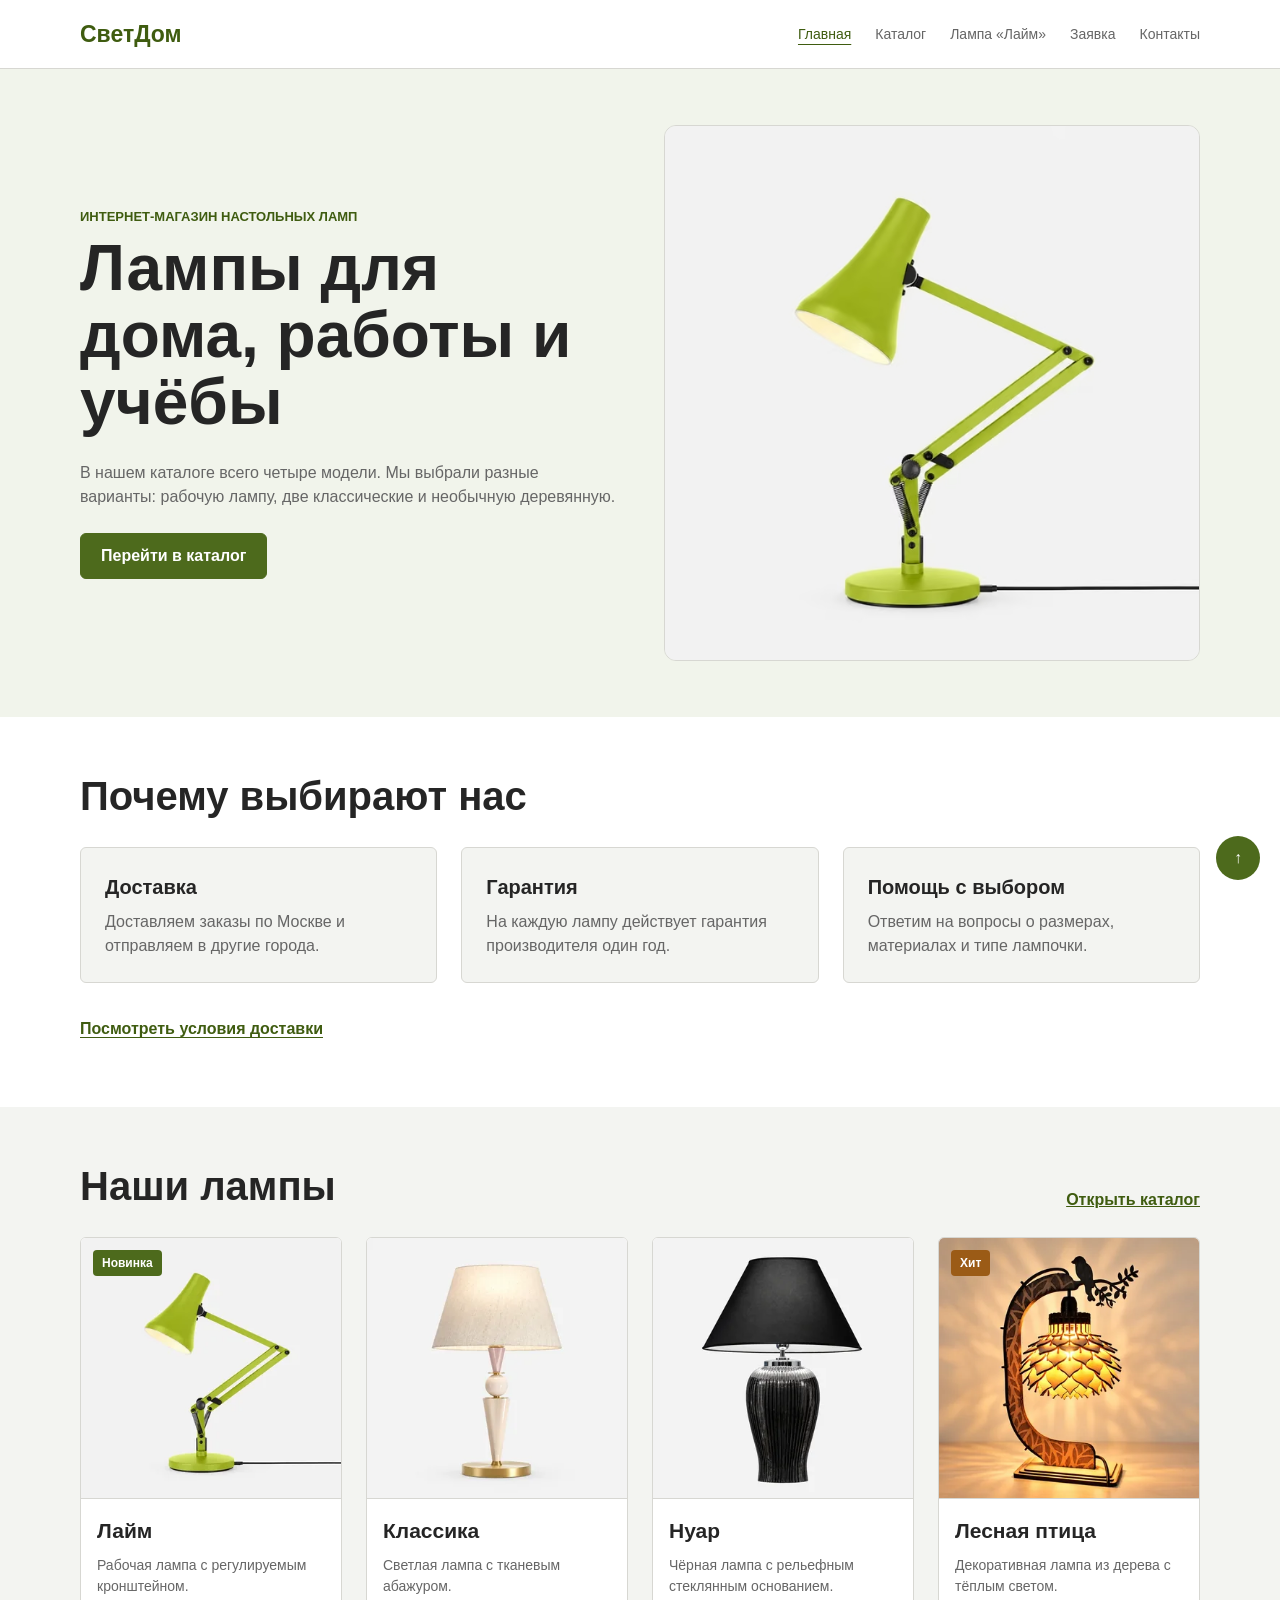
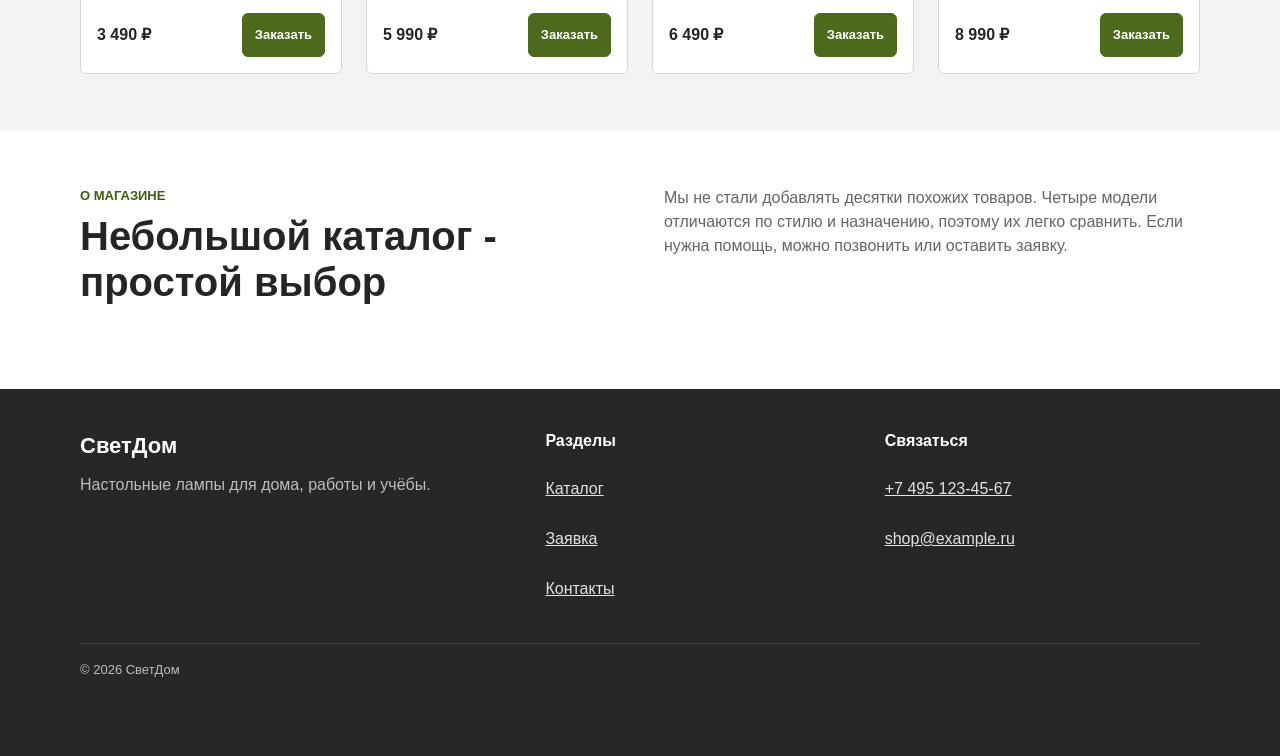
==== commit e836b7ac: "Complete KR3 review: clean interface, fix validation and responsive table, refresh evidence" ====
--- a/index.html
+++ b/index.html
@@ -8,6 +8,7 @@
       content="СветДом - интернет-магазин настольных ламп для дома, работы и учёбы."
     />
     <title>СветДом - настольные лампы</title>
+    <link rel="icon" type="image/webp" href="images/lamp-green-360.webp" />
     <link rel="stylesheet" href="css/style.css" />
     <link rel="stylesheet" href="css/responsive.css" />
   </head>
@@ -285,7 +286,7 @@
       <div class="site-footer__inner container">
         <div>
           <strong class="site-footer__logo">СветДом</strong>
-          <p>Учебный интернет-магазин настольных ламп.</p>
+          <p>Настольные лампы для дома, работы и учёбы.</p>
         </div>
         <div>
           <h2 class="site-footer__title">Разделы</h2>
@@ -299,7 +300,7 @@
           <a href="mailto:shop@example.ru">shop@example.ru</a>
         </div>
       </div>
-      <div class="site-footer__bottom container">© 2026 СветДом · Учебный проект</div>
+      <div class="site-footer__bottom container">© 2026 СветДом</div>
     </footer>
 
     <a class="back-to-top" href="#main-content" aria-label="Наверх">↑</a>
@@ -320,7 +321,11 @@
           По Москве заказ доставляется за 1–2 дня. В другие города отправляем транспортной
           компанией. Стоимость рассчитывается отдельно.
         </p>
-        <p>Это учебный магазин: реальные заказы не принимаются.</p>
+        <p>
+          Уточнить сроки и стоимость можно по телефону
+          <a href="tel:+74951234567">+7 495 123-45-67</a>
+          .
+        </p>
         <a class="button" href="order.html#order-form">Перейти к заявке</a>
       </div>
     </dialog>
--- a/css/style.css
+++ b/css/style.css
@@ -194,7 +194,6 @@
 }
 
 .button--small {
-  min-height: 36px;
   padding: 7px 12px;
   font-size: 13px;
 }
@@ -408,13 +407,13 @@
   border-radius: var(--radius-sm);
 }
 
-.filter__title {
-  font-size: 22px;
-}
-
 .filter__form {
   display: grid;
   gap: var(--space-md);
+}
+
+.filter__details[open] > .filter__title {
+  margin-bottom: 16px;
 }
 
 .filter__group {
@@ -515,10 +514,6 @@
   gap: 48px;
 }
 
-.table-wrapper {
-  overflow-x: auto;
-}
-
 .specs-table {
   width: 100%;
   border-collapse: collapse;
@@ -916,12 +911,6 @@
   font-size: 20px;
   font-weight: 700;
   cursor: pointer;
-}
-
-.filter__hint {
-  margin: 12px 0 16px;
-  color: var(--color-muted);
-  font-size: 14px;
 }
 
 .filter__group label {
@@ -975,28 +964,6 @@
   border-radius: var(--radius-sm);
 }
 
-.specs-cards {
-  display: grid;
-  gap: 12px;
-  margin: 0;
-}
-
-.specs-cards > div {
-  padding: 16px;
-  background: var(--color-white);
-  border: 1px solid var(--color-border);
-  border-radius: var(--radius-sm);
-}
-
-.specs-cards dt {
-  font-weight: 700;
-}
-
-.specs-cards dd {
-  margin: 4px 0 0;
-  color: var(--color-muted);
-}
-
 .visually-hidden {
   position: absolute;
   width: 1px;
--- a/css/responsive.css
+++ b/css/responsive.css
@@ -166,16 +166,52 @@
   padding: 20px;
 }
 
-/* На телефоне те же характеристики показаны списком карточек. */
+/* На телефоне одна и та же таблица выглядит как карточки характеристик. */
 .table-wrapper {
-  display: none;
   max-width: 100%;
   overflow-x: auto;
   overscroll-behavior-x: contain;
 }
 
-.specs-table {
-  min-width: 640px;
+.specs-table,
+.specs-table caption {
+  display: block;
+  background: transparent;
+}
+
+.specs-table thead {
+  position: absolute;
+  width: 1px;
+  height: 1px;
+  margin: -1px;
+  overflow: hidden;
+  clip-path: inset(50%);
+  white-space: nowrap;
+}
+
+.specs-table tbody {
+  display: grid;
+  gap: 12px;
+}
+
+.specs-table tbody tr {
+  display: grid;
+  gap: 4px;
+  padding: 16px;
+  background: var(--color-white);
+  border: 1px solid var(--color-border);
+  border-radius: var(--radius-sm);
+}
+
+.specs-table tbody th,
+.specs-table tbody td {
+  display: block;
+  padding: 0;
+  border: 0;
+}
+
+.specs-table tbody td {
+  color: var(--color-muted);
 }
 
 .small-product img {
@@ -236,12 +272,47 @@
     flex-direction: row;
   }
 
-  .specs-cards {
-    display: none;
-  }
-
-  .table-wrapper {
-    display: block;
+  .specs-table {
+    display: table;
+    min-width: 640px;
+    background: var(--color-white);
+  }
+
+  .specs-table caption {
+    display: table-caption;
+  }
+
+  .specs-table thead {
+    position: static;
+    width: auto;
+    height: auto;
+    margin: 0;
+    overflow: visible;
+    clip-path: none;
+    white-space: normal;
+  }
+
+  .specs-table tbody {
+    display: table-row-group;
+  }
+
+  .specs-table tbody tr {
+    display: table-row;
+    padding: 0;
+    background: transparent;
+    border: 0;
+    border-radius: 0;
+  }
+
+  .specs-table tbody th,
+  .specs-table tbody td {
+    display: table-cell;
+    padding: 12px;
+    border: 1px solid var(--color-border);
+  }
+
+  .specs-table tbody td {
+    color: var(--color-text);
   }
 }
 
